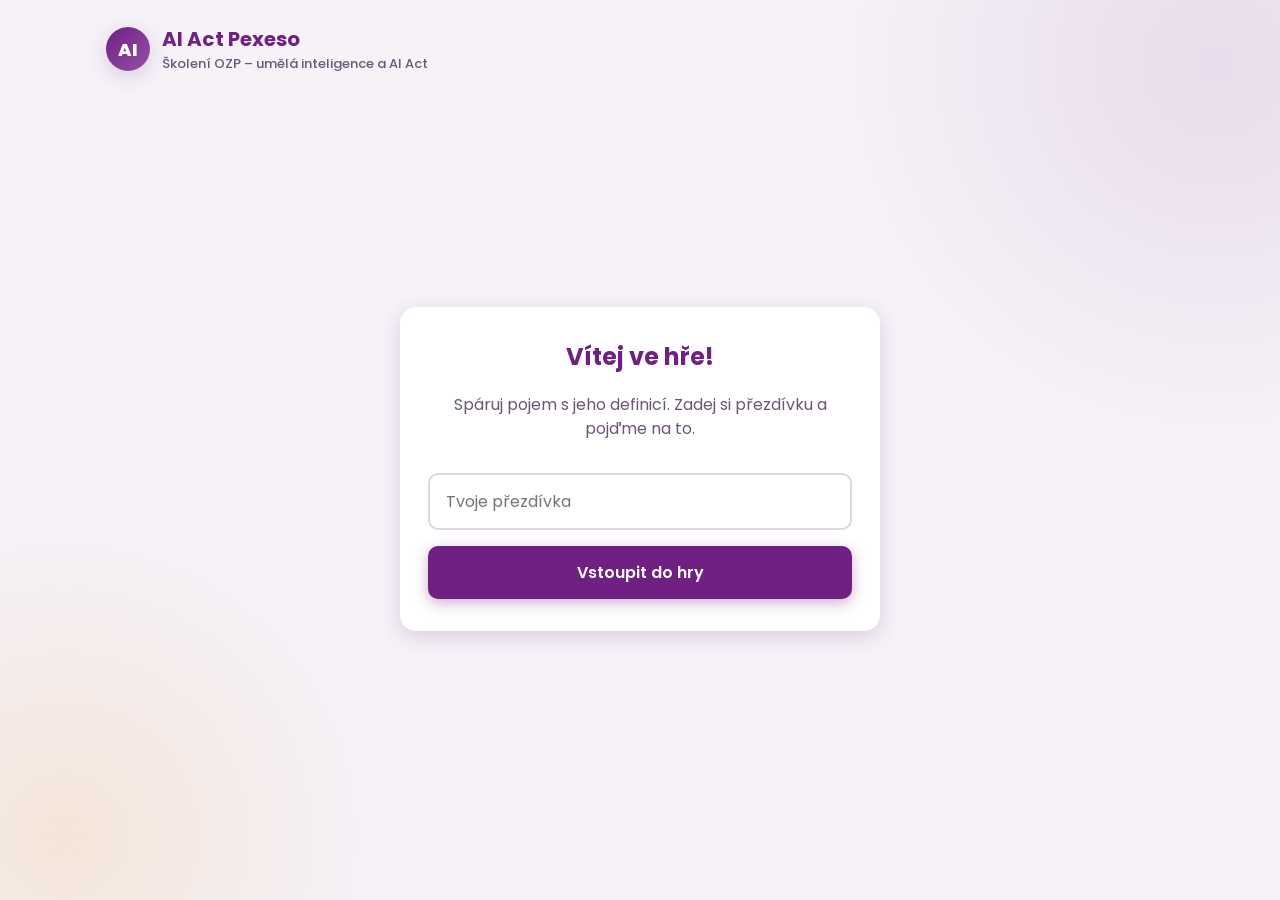
==== index.html @ 4db61b3e "AI Act Pexeso - hra pro školení OZP" ====
<!DOCTYPE html>
<html lang="cs">
<head>
<meta charset="UTF-8">
<meta name="viewport" content="width=device-width, initial-scale=1.0">
<title>AI Act Pexeso – OZP školení</title>
<link rel="stylesheet" href="css/style.css">
</head>
<body>
<div class="app">

  <header class="top-bar">
    <div class="brand">
      <div class="brand-badge">AI</div>
      <div>
        <h1>AI Act Pexeso</h1>
        <small>Školení OZP – umělá inteligence a AI Act</small>
      </div>
    </div>
  </header>

  <!-- 1. Zadání přezdívky -->
  <section id="screen-welcome" class="screen active">
    <div class="card-panel">
      <h2>Vítej ve hře!</h2>
      <p>Spáruj pojem s jeho definicí. Zadej si přezdívku a pojďme na to.</p>
      <input type="text" id="nickname-input" maxlength="20" placeholder="Tvoje přezdívka" autocomplete="off">
      <button class="btn-primary" id="btn-join">Vstoupit do hry</button>
    </div>
  </section>

  <!-- 2. Čekání na volbu režimu lektorkou -->
  <section id="screen-waiting" class="screen">
    <div class="card-panel">
      <span class="badge">Čekání</span>
      <h2>Čekáme na start hry</h2>
      <p>Lektorka za chvíli spustí hru na hlavním plátně. Zůstaň na této obrazovce.</p>
      <div class="spinner"></div>
      <p id="local-mode-note-waiting" class="local-mode-note" style="display:none;"></p>
    </div>
  </section>

  <!-- 3. Info o kole / testu, tlačítko Začít -->
  <section id="screen-info" class="screen">
    <div class="card-panel">
      <span class="badge" id="info-badge">Kolo 1 z 3</span>
      <h2 id="info-title">Připrav se</h2>
      <p id="info-text">Uvidíš karty s pojmy a definicemi. Klikáním hledej správné dvojice.</p>
      <button class="btn-accent" id="btn-start-round">Začít</button>
      <div class="footer-leave" style="margin-top:14px;">
        <button class="btn-leave" id="btn-leave-info">Opustit hru</button>
      </div>
    </div>
  </section>

  <!-- 4. Hrací plocha -->
  <section id="screen-game" class="screen">
    <div class="game-header">
      <div class="stats">
        <div class="stat-chip"><span class="label">Čas</span><span id="stat-time">0 s</span></div>
        <div class="stat-chip"><span class="label">Chyby</span><span id="stat-errors">0</span></div>
        <div class="stat-chip"><span class="label">Nalezeno</span><span id="stat-found">0 / 0</span></div>
      </div>
      <button class="btn-leave" id="btn-leave-game">Opustit hru</button>
    </div>
    <div class="board-grid" id="board-grid"></div>
  </section>

  <!-- 5a. Výsledek kola (soutěž) -->
  <section id="screen-round-result" class="screen">
    <div class="card-panel">
      <span class="badge" id="round-result-badge">Kolo 1 dokončeno</span>
      <h2>Skvěle!</h2>
      <div class="result-rank" id="round-result-rank">Jsi 1. ze skupiny</div>
      <div class="result-details">
        <div><div class="num" id="round-result-time">0 s</div><div class="lbl">Čas</div></div>
        <div><div class="num" id="round-result-errors">0</div><div class="lbl">Chyby</div></div>
      </div>
      <button class="btn-primary" id="btn-next-round">Pokračovat</button>
    </div>
  </section>

  <!-- 5b. Výsledek testu (individuální) -->
  <section id="screen-test-result" class="screen">
    <div class="card-panel">
      <span class="badge">Test dokončen</span>
      <h2>Gratulujeme!</h2>
      <div class="result-score" id="test-result-score">0</div>
      <p>bodů</p>
      <div class="result-details">
        <div><div class="num" id="test-result-time">0 s</div><div class="lbl">Čas</div></div>
        <div><div class="num" id="test-result-errors">0</div><div class="lbl">Chyby</div></div>
      </div>
      <p>Toto je čistě tvůj individuální výsledek, s nikým se neporovnává.</p>
      <button class="btn-secondary" id="btn-restart">Zpět na start</button>
    </div>
  </section>

  <!-- 6. Konec soutěže pro hráče (čeká se na vyhlášení na plátně) -->
  <section id="screen-final-wait" class="screen">
    <div class="card-panel">
      <span class="badge">Vše hotovo</span>
      <h2>Dokončil jsi všechna 3 kola!</h2>
      <p>Sleduj hlavní plátno – lektorka za chvíli vyhlásí celkové pořadí.</p>
    </div>
  </section>

  <!-- 7. Opuštění hry -->
  <section id="screen-left" class="screen">
    <div class="card-panel">
      <h2>Opustil(a) jsi hru</h2>
      <p>Děkujeme za účast. Pokud ses spletl(a), obnov stránku a vrať se na start.</p>
      <button class="btn-secondary" id="btn-restart-2">Zpět na start</button>
    </div>
  </section>

</div>

<canvas id="confetti-canvas"></canvas>

<script src="js/config.js"></script>
<script src="js/cards-data.js"></script>
<script src="js/leaderboard.js"></script>
<script src="js/game.js"></script>
</body>
</html>
---- css/style.css ----
@import url('https://fonts.googleapis.com/css2?family=Poppins:wght@400;500;600;700;800&display=swap');

:root {
  --ozp-purple: #702082;
  --ozp-purple-dark: #4a1657;
  --ozp-purple-light: #9451a8;
  --ozp-orange: #ED8B00;
  --ozp-orange-light: #ffb347;
  --bg: #f6f2f8;
  --card-bg: #ffffff;
  --text: #2b1533;
  --text-muted: #6b5675;
  --shadow: 0 6px 20px rgba(112, 32, 130, 0.18);
  --radius: 16px;
}

* {
  box-sizing: border-box;
}

html, body {
  margin: 0;
  padding: 0;
  min-height: 100%;
}

body {
  font-family: 'Poppins', 'Segoe UI', sans-serif;
  background: var(--bg);
  color: var(--text);
  min-height: 100vh;
  position: relative;
  overflow-x: hidden;
  touch-action: manipulation;
}

/* Dekorativní oblouky v pozadí, inspirované firemním stylem OZP */
body::before,
body::after {
  content: "";
  position: fixed;
  border-radius: 50%;
  z-index: 0;
  pointer-events: none;
}

body::before {
  width: 60vmax;
  height: 60vmax;
  background: radial-gradient(circle, var(--ozp-purple) 0%, transparent 70%);
  opacity: 0.10;
  top: -25vmax;
  right: -25vmax;
}

body::after {
  width: 50vmax;
  height: 50vmax;
  background: radial-gradient(circle, var(--ozp-orange) 0%, transparent 70%);
  opacity: 0.12;
  bottom: -20vmax;
  left: -20vmax;
}

.app {
  position: relative;
  z-index: 1;
  max-width: 1100px;
  margin: 0 auto;
  padding: 24px 16px 60px;
  min-height: 100vh;
  display: flex;
  flex-direction: column;
}

header.top-bar {
  display: flex;
  align-items: center;
  justify-content: space-between;
  gap: 12px;
  margin-bottom: 24px;
}

.brand {
  display: flex;
  align-items: center;
  gap: 12px;
}

.brand-badge {
  width: 44px;
  height: 44px;
  border-radius: 50%;
  background: linear-gradient(135deg, var(--ozp-purple), var(--ozp-purple-light));
  display: flex;
  align-items: center;
  justify-content: center;
  color: #fff;
  font-weight: 800;
  font-size: 18px;
  flex-shrink: 0;
  box-shadow: var(--shadow);
}

.brand h1 {
  font-size: 20px;
  margin: 0;
  color: var(--ozp-purple);
  font-weight: 700;
}

.brand small {
  display: block;
  color: var(--text-muted);
  font-weight: 500;
  font-size: 13px;
}

.screen {
  display: none;
  flex: 1;
  flex-direction: column;
  align-items: center;
  justify-content: center;
  animation: fadeIn 0.35s ease;
}

.screen.active {
  display: flex;
}

@keyframes fadeIn {
  from { opacity: 0; transform: translateY(8px); }
  to { opacity: 1; transform: translateY(0); }
}

.card-panel {
  background: var(--card-bg);
  border-radius: var(--radius);
  box-shadow: var(--shadow);
  padding: 32px 28px;
  max-width: 480px;
  width: 100%;
  text-align: center;
}

.card-panel h2 {
  color: var(--ozp-purple);
  margin-top: 0;
  font-size: 24px;
}

.card-panel p {
  color: var(--text-muted);
  line-height: 1.5;
}

input[type="text"] {
  width: 100%;
  padding: 14px 16px;
  font-size: 16px;
  font-family: inherit;
  border: 2px solid #e2d5e8;
  border-radius: 10px;
  margin: 16px 0;
  outline: none;
  transition: border-color 0.2s;
}

input[type="text"]:focus {
  border-color: var(--ozp-purple);
}

button {
  font-family: inherit;
  font-weight: 600;
  font-size: 16px;
  border: none;
  border-radius: 10px;
  padding: 14px 24px;
  cursor: pointer;
  min-height: 44px;
  min-width: 44px;
  transition: transform 0.12s ease, box-shadow 0.12s ease, background 0.2s ease;
  touch-action: manipulation;
}

button:active {
  transform: scale(0.97);
}

.btn-primary {
  background: var(--ozp-purple);
  color: #fff;
  width: 100%;
  box-shadow: 0 4px 14px rgba(112, 32, 130, 0.35);
}

.btn-primary:hover {
  background: var(--ozp-purple-dark);
}

.btn-accent {
  background: var(--ozp-orange);
  color: #fff;
  box-shadow: 0 4px 14px rgba(237, 139, 0, 0.35);
}

.btn-accent:hover {
  background: #c97600;
}

.btn-secondary {
  background: #efe4f2;
  color: var(--ozp-purple);
}

.btn-secondary:hover {
  background: #e2d0e8;
}

.btn-leave {
  background: transparent;
  color: #a33;
  border: 2px solid #e5b8b8;
  font-size: 14px;
  padding: 8px 16px;
  min-height: 40px;
}

.btn-leave:hover {
  background: #fdeeee;
}

.spinner {
  width: 44px;
  height: 44px;
  border: 5px solid #e2d5e8;
  border-top-color: var(--ozp-purple);
  border-radius: 50%;
  margin: 12px auto;
  animation: spin 0.9s linear infinite;
}

@keyframes spin {
  to { transform: rotate(360deg); }
}

.badge {
  display: inline-block;
  background: var(--ozp-orange);
  color: #fff;
  font-weight: 700;
  font-size: 13px;
  padding: 5px 14px;
  border-radius: 999px;
  margin-bottom: 12px;
  letter-spacing: 0.3px;
}

.local-mode-note {
  margin-top: 14px;
  font-size: 13px;
  color: var(--text-muted);
  background: #fbf3e6;
  border: 1px solid #f0d9a8;
  border-radius: 10px;
  padding: 10px 12px;
}

/* --- Herní obrazovka --- */
.game-header {
  width: 100%;
  display: flex;
  flex-wrap: wrap;
  align-items: center;
  justify-content: space-between;
  gap: 10px;
  margin-bottom: 18px;
}

.stats {
  display: flex;
  gap: 10px;
  flex-wrap: wrap;
}

.stat-chip {
  background: #fff;
  border-radius: 10px;
  padding: 8px 14px;
  box-shadow: 0 2px 8px rgba(112, 32, 130, 0.12);
  font-weight: 600;
  font-size: 14px;
  color: var(--ozp-purple);
  white-space: nowrap;
}

.stat-chip span.label {
  display: block;
  font-size: 11px;
  color: var(--text-muted);
  font-weight: 500;
}

.board-grid {
  display: grid;
  grid-template-columns: repeat(auto-fill, minmax(130px, 1fr));
  gap: 10px;
  width: 100%;
}

.pexeso-card {
  position: relative;
  aspect-ratio: 3 / 2;
  min-height: 90px;
  cursor: pointer;
  perspective: 800px;
  touch-action: manipulation;
}

.pexeso-card .face {
  position: absolute;
  inset: 0;
  border-radius: 12px;
  display: flex;
  align-items: center;
  justify-content: center;
  text-align: center;
  padding: 8px;
  font-size: 13px;
  line-height: 1.25;
  backface-visibility: hidden;
  transition: transform 0.45s cubic-bezier(.4,.2,.2,1), box-shadow 0.2s ease;
  box-shadow: 0 3px 10px rgba(112, 32, 130, 0.15);
  word-break: break-word;
}

.face.back {
  background: linear-gradient(135deg, var(--ozp-purple), var(--ozp-purple-light));
  color: #fff;
  font-weight: 700;
  font-size: 22px;
  transform: rotateY(0deg);
}

.face.back::after {
  content: "AI";
}

.face.front {
  background: #fff;
  border: 2px solid #e2d5e8;
  color: var(--text);
  font-weight: 600;
  transform: rotateY(-180deg);
}

.pexeso-card.flipped .face.back {
  transform: rotateY(180deg);
}

.pexeso-card.flipped .face.front {
  transform: rotateY(0deg);
}

.pexeso-card.term .face.front {
  border-color: var(--ozp-purple-light);
}

.pexeso-card.definition .face.front {
  border-color: var(--ozp-orange-light);
  font-weight: 500;
  font-size: 12.5px;
}

.pexeso-card.matched .face.front {
  background: #eafaf0;
  border-color: #63c98a;
  color: #1e7a45;
}

.pexeso-card.mismatch .face.front {
  animation: shake 0.4s ease;
  border-color: #e07070;
}

.pexeso-card.locked {
  pointer-events: none;
}

@keyframes shake {
  0%, 100% { transform: translateX(0) rotateY(0deg); }
  25% { transform: translateX(-6px) rotateY(0deg); }
  75% { transform: translateX(6px) rotateY(0deg); }
}

.round-tag {
  color: var(--text-muted);
  font-weight: 600;
  font-size: 14px;
  margin-bottom: 4px;
}

.result-score {
  font-size: 44px;
  font-weight: 800;
  color: var(--ozp-orange);
  margin: 8px 0;
}

.result-rank {
  font-size: 20px;
  font-weight: 700;
  color: var(--ozp-purple);
  margin: 6px 0 16px;
}

.result-details {
  display: flex;
  justify-content: center;
  gap: 20px;
  margin: 14px 0;
  flex-wrap: wrap;
}

.result-details div {
  background: var(--bg);
  border-radius: 10px;
  padding: 10px 16px;
  min-width: 90px;
}

.result-details .num {
  font-size: 22px;
  font-weight: 700;
  color: var(--ozp-purple);
}

.result-details .lbl {
  font-size: 12px;
  color: var(--text-muted);
}

#confetti-canvas {
  position: fixed;
  inset: 0;
  pointer-events: none;
  z-index: 50;
}

footer.leave-bar {
  margin-top: 14px;
}

/* --- board.html --- */
.board-app {
  max-width: 1200px;
}

.mode-buttons {
  display: flex;
  gap: 16px;
  justify-content: center;
  flex-wrap: wrap;
}

.mode-buttons button {
  min-width: 200px;
  padding: 22px 30px;
  font-size: 18px;
}

.session-info {
  text-align: center;
  color: var(--text-muted);
  margin-bottom: 20px;
}

.leaderboard-list {
  width: 100%;
  max-width: 700px;
  background: #fff;
  border-radius: var(--radius);
  box-shadow: var(--shadow);
  padding: 10px 0;
  margin: 0 auto;
}

.lb-row {
  display: flex;
  align-items: center;
  gap: 14px;
  padding: 12px 22px;
  border-bottom: 1px solid #f0e6f2;
  font-size: 16px;
}

.lb-row:last-child {
  border-bottom: none;
}

.lb-row .pos {
  width: 34px;
  height: 34px;
  border-radius: 50%;
  background: var(--ozp-purple);
  color: #fff;
  font-weight: 700;
  display: flex;
  align-items: center;
  justify-content: center;
  flex-shrink: 0;
}

.lb-row:nth-child(1) .pos { background: var(--ozp-orange); }

.lb-row .name {
  flex: 1;
  font-weight: 600;
}

.lb-row .meta {
  color: var(--text-muted);
  font-size: 13px;
}

.winner-banner {
  text-align: center;
  background: linear-gradient(135deg, var(--ozp-orange), var(--ozp-orange-light));
  color: #fff;
  border-radius: var(--radius);
  padding: 30px;
  max-width: 700px;
  margin: 0 auto 24px;
  box-shadow: 0 10px 30px rgba(237, 139, 0, 0.4);
}

.winner-banner h2 {
  margin: 0 0 6px;
  font-size: 16px;
  text-transform: uppercase;
  letter-spacing: 1px;
  opacity: 0.9;
}

.winner-banner .winner-name {
  font-size: 36px;
  font-weight: 800;
}

.empty-note {
  color: var(--text-muted);
  text-align: center;
  padding: 20px;
}

.round-tabs {
  display: flex;
  gap: 8px;
  margin-bottom: 16px;
  flex-wrap: wrap;
  justify-content: center;
}

.round-tabs button {
  background: #efe4f2;
  color: var(--ozp-purple);
  padding: 8px 18px;
  font-size: 14px;
  min-height: 40px;
}

.round-tabs button.active {
  background: var(--ozp-purple);
  color: #fff;
}

@media (max-width: 600px) {
  .board-grid {
    grid-template-columns: repeat(auto-fill, minmax(110px, 1fr));
  }
  .card-panel {
    padding: 22px 18px;
  }
}
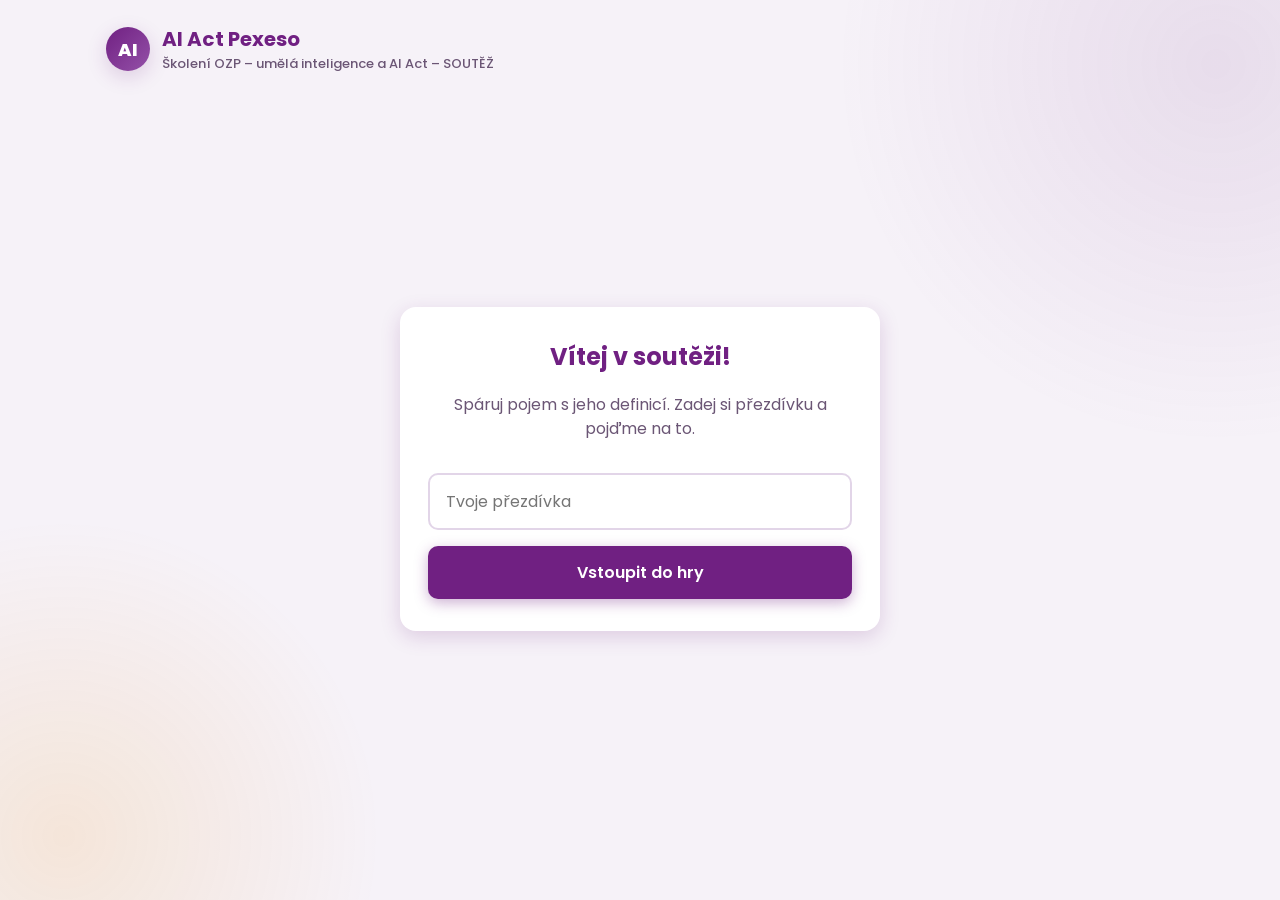
==== commit b343c8cf: "Rozdělit pexeso na samostatný TEST a SOUTĚŽ - test.html: nová samostatná stránka bez jména a bez lek" ====
--- a/index.html
+++ b/index.html
@@ -14,7 +14,7 @@
       <div class="brand-badge">AI</div>
       <div>
         <h1>AI Act Pexeso</h1>
-        <small>Školení OZP – umělá inteligence a AI Act</small>
+        <small>Školení OZP – umělá inteligence a AI Act – SOUTĚŽ</small>
       </div>
     </div>
   </header>
@@ -22,30 +22,20 @@
   <!-- 1. Zadání přezdívky -->
   <section id="screen-welcome" class="screen active">
     <div class="card-panel">
-      <h2>Vítej ve hře!</h2>
+      <h2>Vítej v soutěži!</h2>
       <p>Spáruj pojem s jeho definicí. Zadej si přezdívku a pojďme na to.</p>
       <input type="text" id="nickname-input" maxlength="20" placeholder="Tvoje přezdívka" autocomplete="off">
       <button class="btn-primary" id="btn-join">Vstoupit do hry</button>
     </div>
   </section>
 
-  <!-- 2. Čekání na volbu režimu lektorkou -->
-  <section id="screen-waiting" class="screen">
-    <div class="card-panel">
-      <span class="badge">Čekání</span>
-      <h2>Čekáme na start hry</h2>
-      <p>Lektorka za chvíli spustí hru na hlavním plátně. Zůstaň na této obrazovce.</p>
-      <div class="spinner"></div>
-      <p id="local-mode-note-waiting" class="local-mode-note" style="display:none;"></p>
-    </div>
-  </section>
-
-  <!-- 3. Info o kole / testu, tlačítko Začít -->
+  <!-- 2. Info o kole, tlačítko Začít -->
   <section id="screen-info" class="screen">
     <div class="card-panel">
       <span class="badge" id="info-badge">Kolo 1 z 3</span>
       <h2 id="info-title">Připrav se</h2>
       <p id="info-text">Uvidíš karty s pojmy a definicemi. Klikáním hledej správné dvojice.</p>
+      <p id="info-local-note" class="local-mode-note" style="display:none;"></p>
       <button class="btn-accent" id="btn-start-round">Začít</button>
       <div class="footer-leave" style="margin-top:14px;">
         <button class="btn-leave" id="btn-leave-info">Opustit hru</button>
@@ -53,7 +43,7 @@
     </div>
   </section>
 
-  <!-- 4. Hrací plocha -->
+  <!-- 3. Hrací plocha -->
   <section id="screen-game" class="screen">
     <div class="game-header">
       <div class="stats">
@@ -66,7 +56,7 @@
     <div class="board-grid" id="board-grid"></div>
   </section>
 
-  <!-- 5a. Výsledek kola (soutěž) -->
+  <!-- 4. Výsledek kola -->
   <section id="screen-round-result" class="screen">
     <div class="card-panel">
       <span class="badge" id="round-result-badge">Kolo 1 dokončeno</span>
@@ -80,23 +70,7 @@
     </div>
   </section>
 
-  <!-- 5b. Výsledek testu (individuální) -->
-  <section id="screen-test-result" class="screen">
-    <div class="card-panel">
-      <span class="badge">Test dokončen</span>
-      <h2>Gratulujeme!</h2>
-      <div class="result-score" id="test-result-score">0</div>
-      <p>bodů</p>
-      <div class="result-details">
-        <div><div class="num" id="test-result-time">0 s</div><div class="lbl">Čas</div></div>
-        <div><div class="num" id="test-result-errors">0</div><div class="lbl">Chyby</div></div>
-      </div>
-      <p>Toto je čistě tvůj individuální výsledek, s nikým se neporovnává.</p>
-      <button class="btn-secondary" id="btn-restart">Zpět na start</button>
-    </div>
-  </section>
-
-  <!-- 6. Konec soutěže pro hráče (čeká se na vyhlášení na plátně) -->
+  <!-- 5. Konec soutěže pro hráče (čeká se na vyhlášení na plátně) -->
   <section id="screen-final-wait" class="screen">
     <div class="card-panel">
       <span class="badge">Vše hotovo</span>
@@ -105,7 +79,7 @@
     </div>
   </section>
 
-  <!-- 7. Opuštění hry -->
+  <!-- 6. Opuštění hry -->
   <section id="screen-left" class="screen">
     <div class="card-panel">
       <h2>Opustil(a) jsi hru</h2>
@@ -120,6 +94,7 @@
 
 <script src="js/config.js"></script>
 <script src="js/cards-data.js"></script>
+<script src="js/pexeso-core.js"></script>
 <script src="js/leaderboard.js"></script>
 <script src="js/game.js"></script>
 </body>
--- a/css/style.css
+++ b/css/style.css
@@ -380,9 +380,26 @@
   color: #1e7a45;
 }
 
+.pexeso-card.matched {
+  animation: matchPop 0.4s ease forwards;
+  pointer-events: none;
+}
+
+/* Spárovaná dvojice po animaci jen zneviditelní (visibility:hidden) - karta zůstává
+   na svém místě v mřížce, takže se ostatní karty nikam neposouvají. */
+@keyframes matchPop {
+  0% { transform: scale(1); opacity: 1; }
+  55% { transform: scale(1.08); opacity: 1; }
+  100% { transform: scale(0.85); opacity: 0; visibility: hidden; }
+}
+
 .pexeso-card.mismatch .face.front {
   animation: shake 0.4s ease;
   border-color: #e07070;
+}
+
+.pexeso-card.blocked-shake {
+  animation: shake 0.3s ease;
 }
 
 .pexeso-card.locked {
@@ -549,6 +566,18 @@
   font-weight: 800;
 }
 
+.cloud-question-title {
+  margin: 0 0 4px;
+  text-align: left;
+}
+
+.qr-image {
+  width: 150px;
+  height: 150px;
+  border-radius: 10px;
+  box-shadow: var(--shadow);
+}
+
 .empty-note {
   color: var(--text-muted);
   text-align: center;
@@ -572,6 +601,21 @@
 }
 
 .round-tabs button.active {
+  background: var(--ozp-purple);
+  color: #fff;
+}
+
+/* Stejný vzhled i mimo .round-tabs kontejner (např. záložky historie session na plátně) */
+.round-tab-btn {
+  background: #efe4f2;
+  color: var(--ozp-purple);
+  padding: 8px 18px;
+  font-size: 14px;
+  min-height: 40px;
+  border: none;
+}
+
+.round-tab-btn.active {
   background: var(--ozp-purple);
   color: #fff;
 }
@@ -584,3 +628,82 @@
     padding: 22px 18px;
   }
 }
+
+@media (max-width: 700px) {
+  #cloud-content-row {
+    flex-direction: column;
+  }
+  #qr-side {
+    border-right: none;
+    border-bottom: 1px solid #f0e6f2;
+    padding-right: 0;
+    padding-bottom: 16px;
+    flex-basis: auto;
+  }
+}
+
+/* --- Prezentační režim (Fullscreen API) pro plátno slovního mraku --- */
+#cloud-panel:fullscreen,
+#cloud-panel:-webkit-full-screen {
+  max-width: none;
+  width: 100vw;
+  height: 100vh;
+  border-radius: 0;
+  display: flex;
+  flex-direction: column;
+  justify-content: center;
+  background: var(--bg);
+  box-shadow: none;
+}
+
+#cloud-panel:fullscreen #cloud-header-row,
+#cloud-panel:-webkit-full-screen #cloud-header-row {
+  display: block;
+}
+
+#cloud-panel:fullscreen #cloud-content-row,
+#cloud-panel:-webkit-full-screen #cloud-content-row {
+  flex: 1;
+  min-height: 0;
+}
+
+#cloud-panel:fullscreen #cloud-main,
+#cloud-panel:-webkit-full-screen #cloud-main {
+  display: flex;
+  flex-direction: column;
+  min-height: 0;
+}
+
+#cloud-panel:fullscreen #cloud-wrap,
+#cloud-panel:-webkit-full-screen #cloud-wrap {
+  min-height: 0;
+  flex: 1;
+}
+
+#cloud-panel:fullscreen #qr-side,
+#cloud-panel:-webkit-full-screen #qr-side {
+  flex-basis: 22%;
+}
+
+#cloud-panel:fullscreen #qr-side img,
+#cloud-panel:-webkit-full-screen #qr-side img {
+  width: min(280px, 90%);
+  height: auto;
+  aspect-ratio: 1 / 1;
+}
+
+#cloud-panel:fullscreen #btn-present,
+#cloud-panel:-webkit-full-screen #btn-present {
+  display: none;
+}
+
+#cloud-panel:fullscreen #cloud-question-title,
+#cloud-panel:-webkit-full-screen #cloud-question-title {
+  font-size: 44px;
+  line-height: 1.25;
+  text-align: center;
+  width: 100%;
+  white-space: normal;
+  overflow-wrap: break-word;
+  word-break: break-word;
+}
